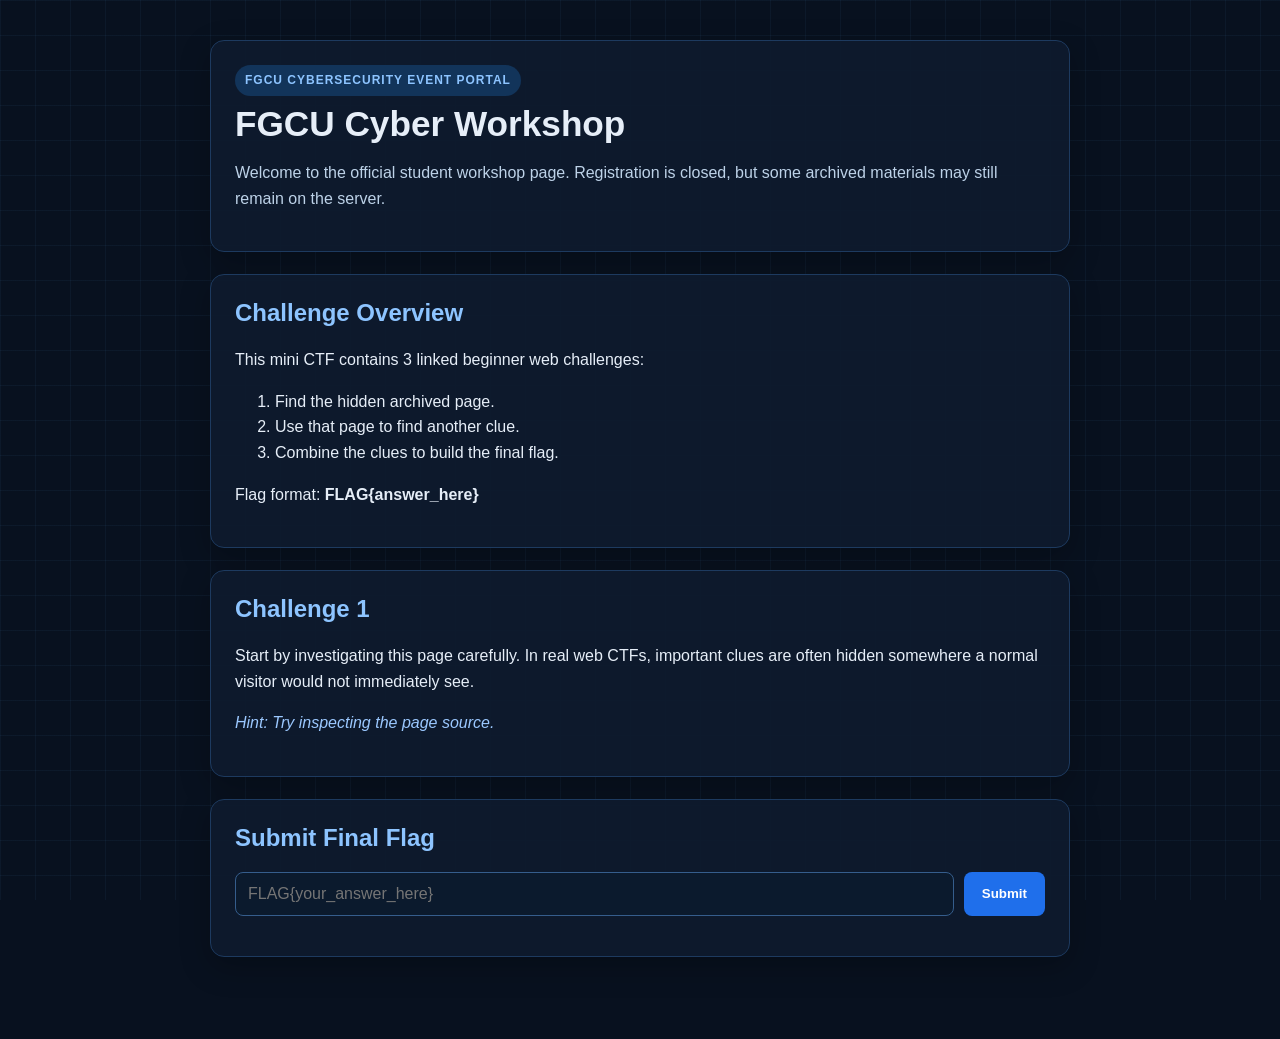
==== index.html @ a473417b "fixed typo" ====
<!DOCTYPE html>
<html lang="en">
<head>
  <meta charset="UTF-8" />
  <meta name="viewport" content="width=device-width, initial-scale=1.0" />
  <title>FGCU Cyber Workshop</title>
  <link rel="stylesheet" href="style.css" />
</head>
<body>
  <div class="background-grid"></div>

  <main class="container">
    <section class="card hero">
      <p class="tag">FGCU CYBERSECURITY EVENT PORTAL</p>
      <h1>FGCU Cyber Workshop</h1>
      <p class="subtitle">
        Welcome to the official student workshop page. Registration is closed,
        but some archived materials may still remain on the server.
      </p>
    </section>

    <section class="card">
      <h2>Challenge Overview</h2>
      <p>This mini CTF contains 3 linked beginner web challenges:</p>
      <ol>
        <li>Find the hidden archived page.</li>
        <li>Use that page to find another clue.</li>
        <li>Combine the clues to build the final flag.</li>
      </ol>
      <p>
        Flag format: <strong>FLAG{answer_here}</strong>
      </p>
    </section>

    <section class="card">
      <h2>Challenge 1</h2>
      <p>
        Start by investigating this page carefully. In real web CTFs, important
        clues are often hidden somewhere a normal visitor would not immediately see.
      </p>
      <p class="hint">Hint: Try inspecting the page source.</p>
    </section>

    <section class="card">
      <h2>Submit Final Flag</h2>
      <div class="submit-row">
        <input id="flagInput" type="text" placeholder="FLAG{your_answer_here}" />
        <button onclick="checkFlag()">Submit</button>
      </div>
      <p id="resultMessage" class="result"></p>
    </section>
  </main>

  <script src="script.js"></script>

  <!-- Archived workshop page moved to old_schedule.html -->
</body>
</html>
---- style.css ----
* {
  box-sizing: border-box;
}

body {
  margin: 0;
  font-family: Arial, Helvetica, sans-serif;
  background: #08111f;
  color: #e6eef8;
  min-height: 100vh;
  position: relative;
  overflow-x: hidden;
}

.background-grid {
  position: fixed;
  inset: 0;
  background-image:
    linear-gradient(rgba(70, 130, 180, 0.08) 1px, transparent 1px),
    linear-gradient(90deg, rgba(70, 130, 180, 0.08) 1px, transparent 1px);
  background-size: 35px 35px;
  pointer-events: none;
  z-index: 0;
}

.container {
  position: relative;
  z-index: 1;
  max-width: 900px;
  margin: 0 auto;
  padding: 40px 20px 60px;
}

.card {
  background: rgba(14, 27, 46, 0.95);
  border: 1px solid #1d3a5f;
  border-radius: 14px;
  padding: 24px;
  margin-bottom: 22px;
  box-shadow: 0 10px 30px rgba(0, 0, 0, 0.25);
}

.hero h1 {
  margin-top: 8px;
  margin-bottom: 10px;
  font-size: 2.2rem;
}

.tag {
  display: inline-block;
  margin: 0;
  padding: 6px 10px;
  border-radius: 999px;
  font-size: 0.75rem;
  font-weight: bold;
  letter-spacing: 1px;
  background: #12345a;
  color: #8dc4ff;
}

.subtitle {
  color: #bdd2e8;
  line-height: 1.6;
}

h2 {
  margin-top: 0;
  color: #8dc4ff;
}

p,
li,
ol {
  line-height: 1.6;
}

.submit-row {
  display: flex;
  gap: 10px;
  flex-wrap: wrap;
  margin-top: 14px;
}

input {
  flex: 1;
  min-width: 240px;
  padding: 12px;
  border-radius: 8px;
  border: 1px solid #355d8c;
  background: #0b1a2d;
  color: white;
  font-size: 1rem;
}

button {
  padding: 12px 18px;
  border: none;
  border-radius: 8px;
  background: #1f6feb;
  color: white;
  font-weight: bold;
  cursor: pointer;
}

button:hover {
  background: #3c84f7;
}

.result {
  margin-top: 14px;
  font-weight: bold;
}

.hint {
  color: #9bc8ff;
  font-style: italic;
}

.schedule {
  padding-left: 20px;
}

.back-link {
  color: #8dc4ff;
  text-decoration: none;
  font-weight: bold;
}

.back-link:hover {
  text-decoration: underline;
}
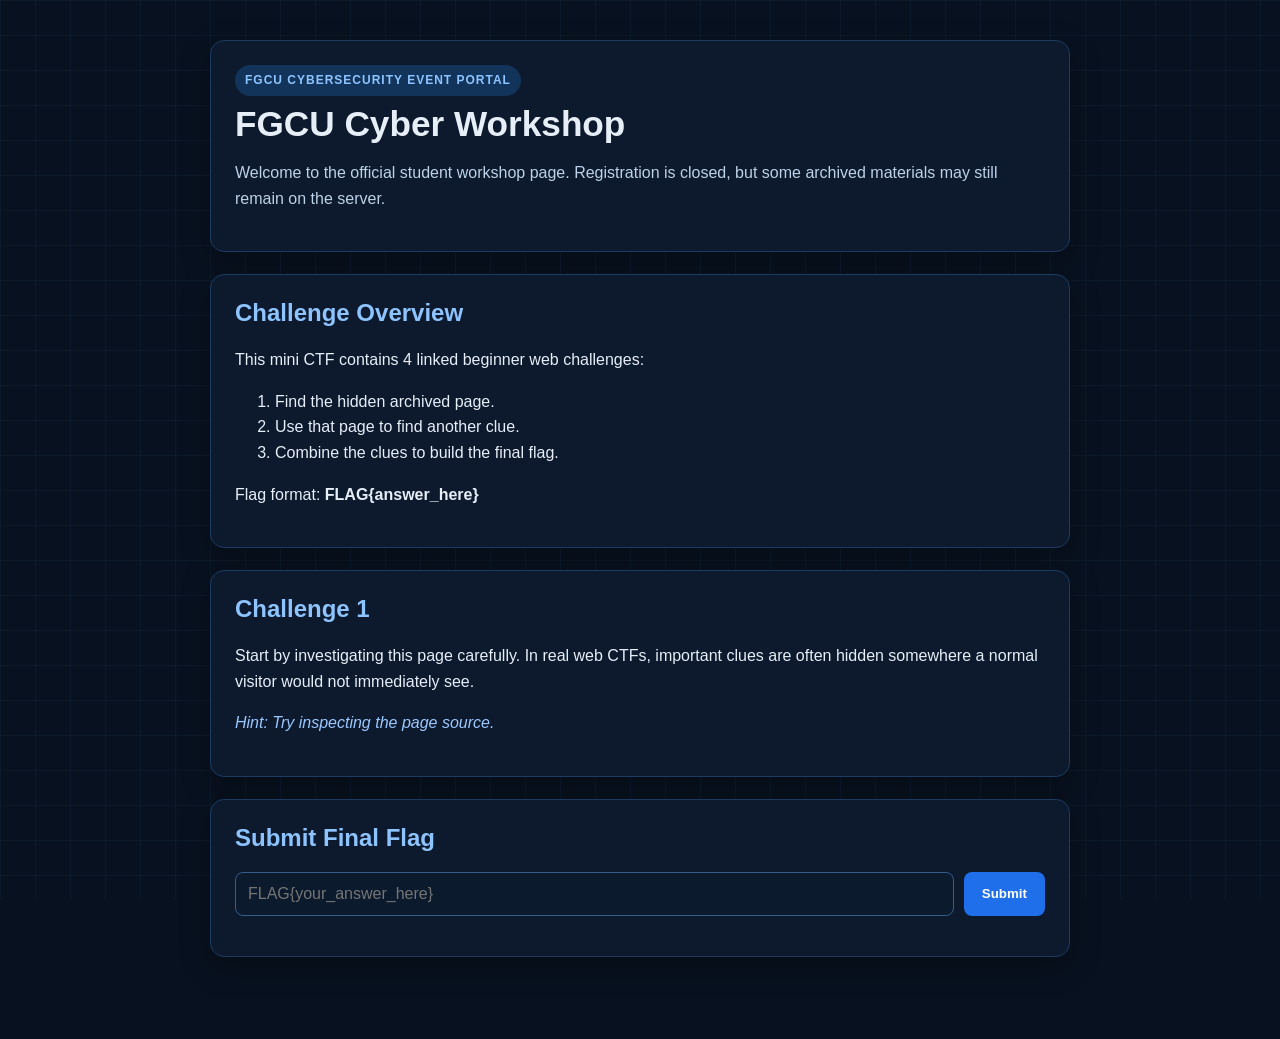
==== commit 264efd5b: "admin page + base64 clue" ====
--- a/index.html
+++ b/index.html
@@ -21,7 +21,7 @@
 
     <section class="card">
       <h2>Challenge Overview</h2>
-      <p>This mini CTF contains 3 linked beginner web challenges:</p>
+      <p>This mini CTF contains 4 linked beginner web challenges:</p>
       <ol>
         <li>Find the hidden archived page.</li>
         <li>Use that page to find another clue.</li>
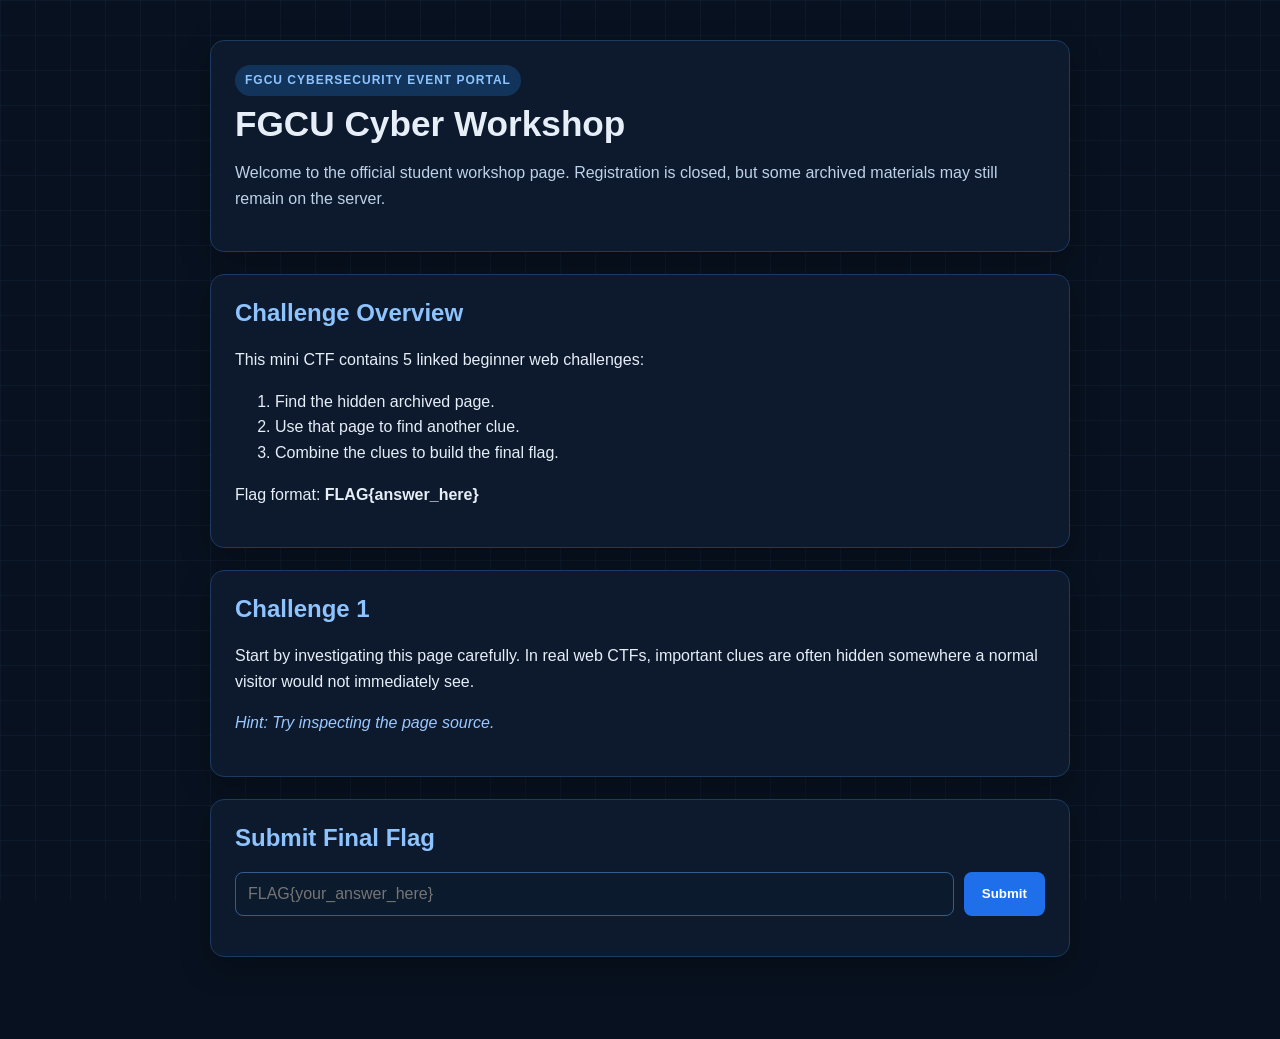
==== commit 3c9a3d81: "meta tag challenge" ====
--- a/index.html
+++ b/index.html
@@ -21,7 +21,7 @@
 
     <section class="card">
       <h2>Challenge Overview</h2>
-      <p>This mini CTF contains 4 linked beginner web challenges:</p>
+      <p>This mini CTF contains 5 linked beginner web challenges:</p>
       <ol>
         <li>Find the hidden archived page.</li>
         <li>Use that page to find another clue.</li>
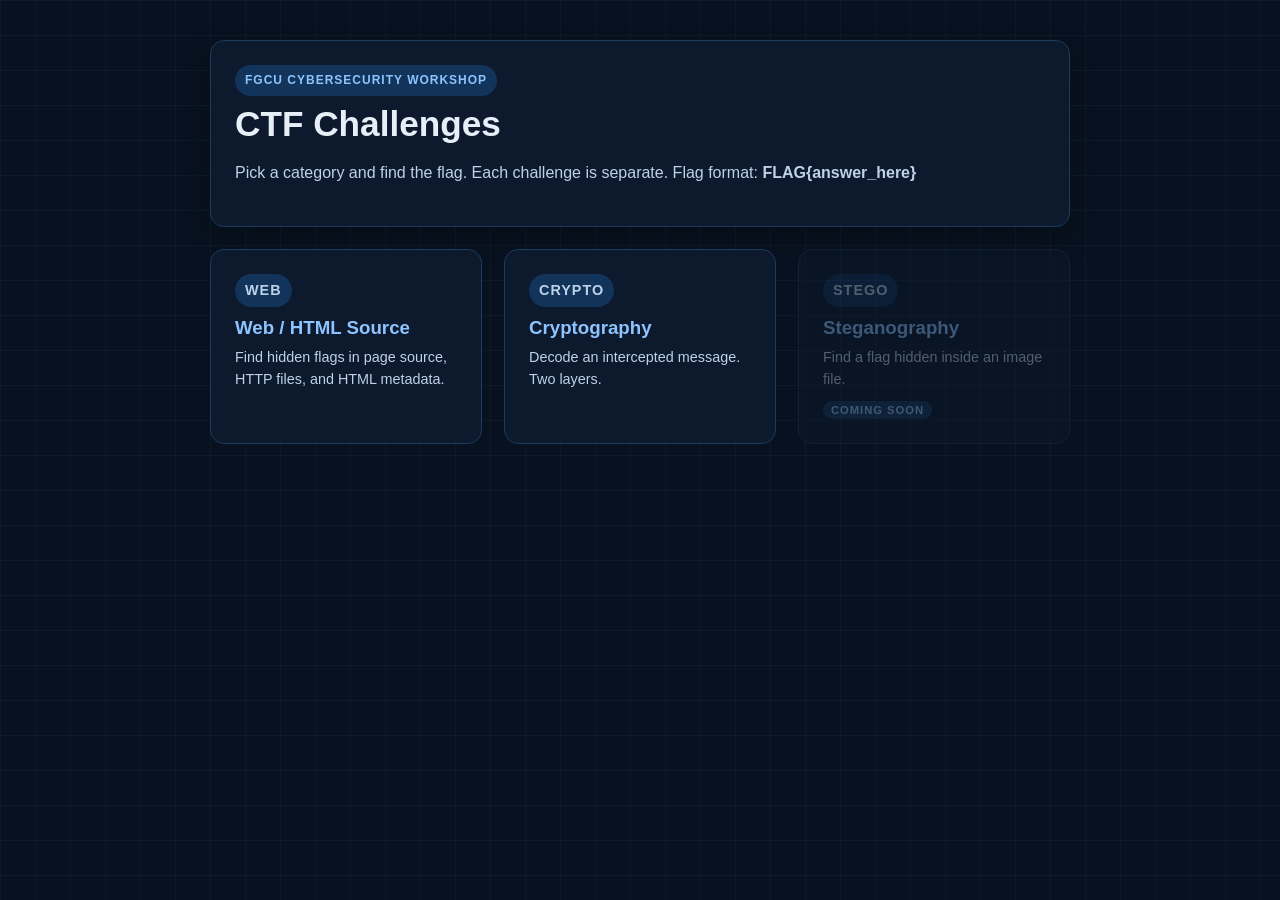
==== commit 6422699a: "split into separate pages" ====
--- a/index.html
+++ b/index.html
@@ -1,58 +1,90 @@
-<!DOCTYPE html>
-<html lang="en">
-<head>
-  <meta charset="UTF-8" />
-  <meta name="viewport" content="width=device-width, initial-scale=1.0" />
-  <title>FGCU Cyber Workshop</title>
-  <link rel="stylesheet" href="style.css" />
-</head>
-<body>
-  <div class="background-grid"></div>
-
-  <main class="container">
-    <section class="card hero">
-      <p class="tag">FGCU CYBERSECURITY EVENT PORTAL</p>
-      <h1>FGCU Cyber Workshop</h1>
-      <p class="subtitle">
-        Welcome to the official student workshop page. Registration is closed,
-        but some archived materials may still remain on the server.
-      </p>
-    </section>
-
-    <section class="card">
-      <h2>Challenge Overview</h2>
-      <p>This mini CTF contains 5 linked beginner web challenges:</p>
-      <ol>
-        <li>Find the hidden archived page.</li>
-        <li>Use that page to find another clue.</li>
-        <li>Combine the clues to build the final flag.</li>
-      </ol>
-      <p>
-        Flag format: <strong>FLAG{answer_here}</strong>
-      </p>
-    </section>
-
-    <section class="card">
-      <h2>Challenge 1</h2>
-      <p>
-        Start by investigating this page carefully. In real web CTFs, important
-        clues are often hidden somewhere a normal visitor would not immediately see.
-      </p>
-      <p class="hint">Hint: Try inspecting the page source.</p>
-    </section>
-
-    <section class="card">
-      <h2>Submit Final Flag</h2>
-      <div class="submit-row">
-        <input id="flagInput" type="text" placeholder="FLAG{your_answer_here}" />
-        <button onclick="checkFlag()">Submit</button>
-      </div>
-      <p id="resultMessage" class="result"></p>
-    </section>
-  </main>
-
-  <script src="script.js"></script>
-
-  <!-- Archived workshop page moved to old_schedule.html -->
-</body>
-</html>+<!DOCTYPE html>
+<html lang="en">
+<head>
+  <meta charset="UTF-8" />
+  <meta name="viewport" content="width=device-width, initial-scale=1.0" />
+  <title>FGCU CTF Challenges</title>
+  <link rel="stylesheet" href="style.css" />
+  <style>
+    .challenge-grid {
+      display: grid;
+      grid-template-columns: repeat(auto-fit, minmax(240px, 1fr));
+      gap: 22px;
+    }
+    .challenge-card {
+      background: rgba(14, 27, 46, 0.95);
+      border: 1px solid #1d3a5f;
+      border-radius: 14px;
+      padding: 24px;
+      text-decoration: none;
+      color: inherit;
+      display: block;
+      transition: border-color 0.2s;
+    }
+    .challenge-card:hover {
+      border-color: #1f6feb;
+    }
+    .challenge-card.disabled {
+      opacity: 0.4;
+      cursor: not-allowed;
+      pointer-events: none;
+    }
+    .challenge-card h3 {
+      margin: 10px 0 8px;
+      color: #8dc4ff;
+    }
+    .challenge-card p {
+      margin: 0;
+      font-size: 0.9rem;
+      color: #bdd2e8;
+      line-height: 1.5;
+    }
+    .soon {
+      display: inline-block;
+      font-size: 0.7rem;
+      font-weight: bold;
+      letter-spacing: 1px;
+      background: #1d3a5f;
+      color: #8dc4ff;
+      padding: 3px 8px;
+      border-radius: 999px;
+      margin-top: 10px;
+    }
+  </style>
+</head>
+<body>
+  <div class="background-grid"></div>
+
+  <main class="container">
+    <section class="card hero">
+      <p class="tag">FGCU CYBERSECURITY WORKSHOP</p>
+      <h1>CTF Challenges</h1>
+      <p class="subtitle">
+        Pick a category and find the flag. Each challenge is separate.
+        Flag format: <strong>FLAG{answer_here}</strong>
+      </p>
+    </section>
+
+    <div class="challenge-grid">
+      <a href="web.html" class="challenge-card">
+        <p class="tag">WEB</p>
+        <h3>Web / HTML Source</h3>
+        <p>Find hidden flags in page source, HTTP files, and HTML metadata.</p>
+      </a>
+
+      <a href="crypto.html" class="challenge-card">
+        <p class="tag">CRYPTO</p>
+        <h3>Cryptography</h3>
+        <p>Decode an intercepted message. Two layers.</p>
+      </a>
+
+      <div class="challenge-card disabled">
+        <p class="tag">STEGO</p>
+        <h3>Steganography</h3>
+        <p>Find a flag hidden inside an image file.</p>
+        <span class="soon">COMING SOON</span>
+      </div>
+    </div>
+  </main>
+</body>
+</html>
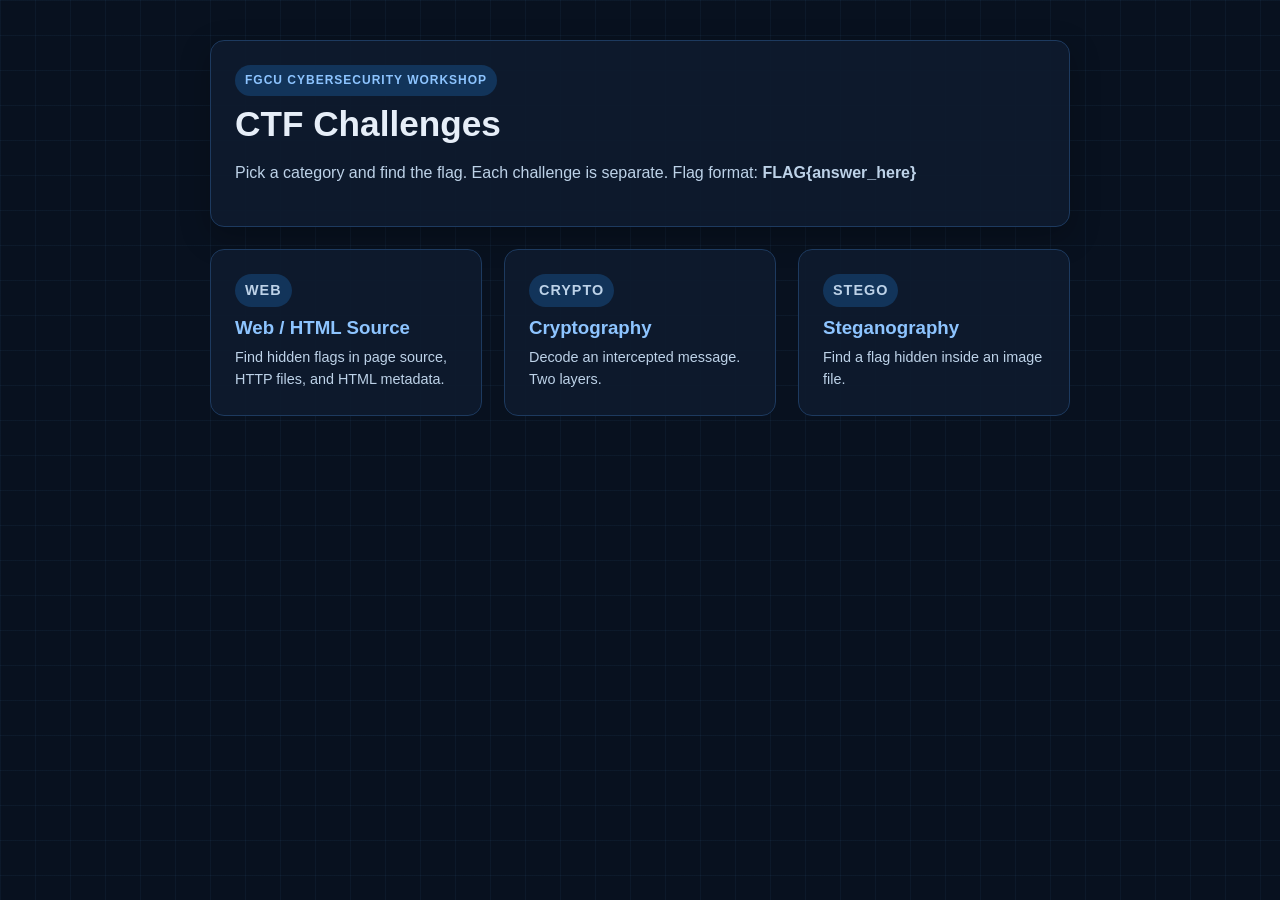
==== commit 0ed6c827: "added image challenge" ====
--- a/index.html
+++ b/index.html
@@ -78,12 +78,11 @@
         <p>Decode an intercepted message. Two layers.</p>
       </a>
 
-      <div class="challenge-card disabled">
+      <a href="stego.html" class="challenge-card">
         <p class="tag">STEGO</p>
         <h3>Steganography</h3>
         <p>Find a flag hidden inside an image file.</p>
-        <span class="soon">COMING SOON</span>
-      </div>
+      </a>
     </div>
   </main>
 </body>
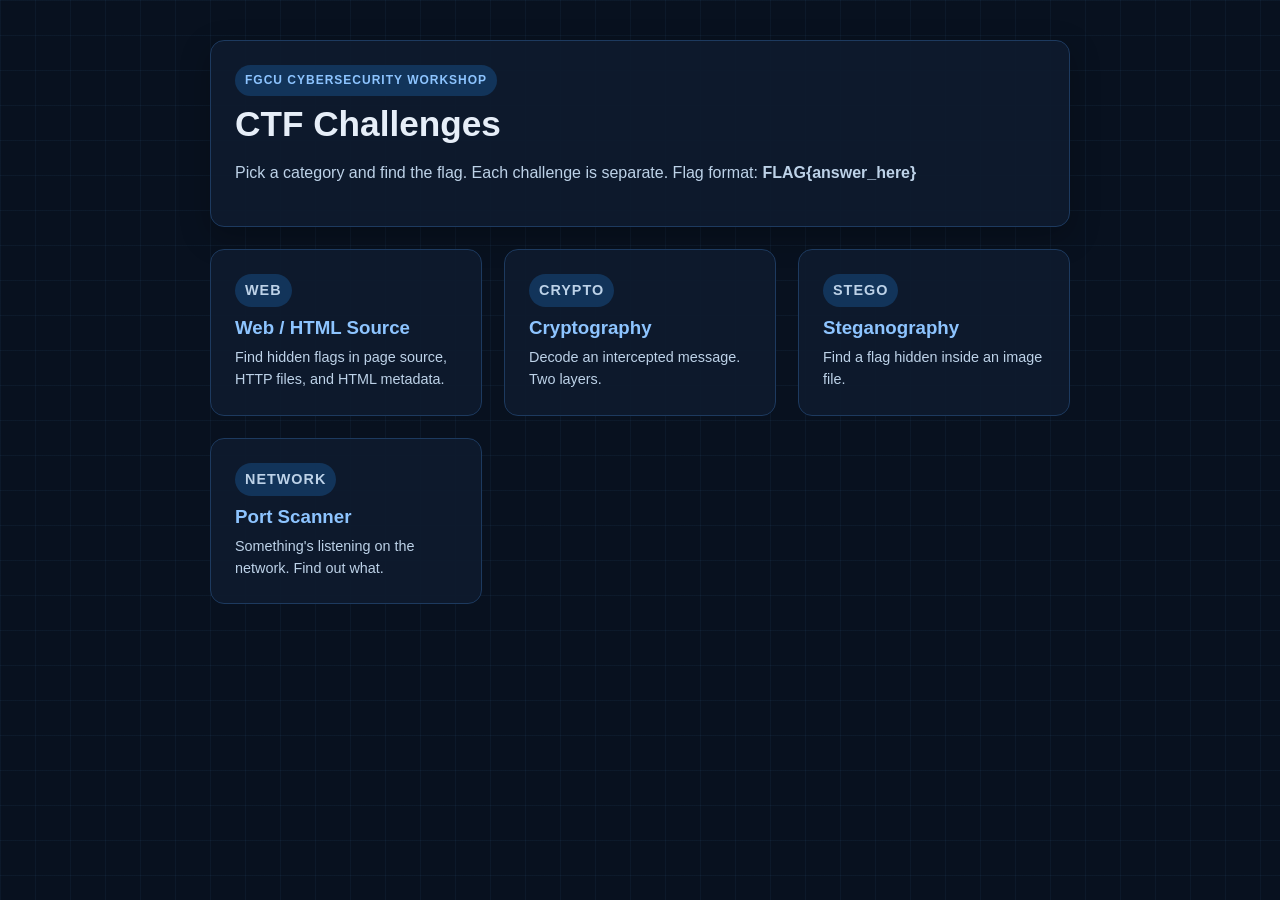
==== commit 07e0d322: "network challenge" ====
--- a/index.html
+++ b/index.html
@@ -83,6 +83,12 @@
         <h3>Steganography</h3>
         <p>Find a flag hidden inside an image file.</p>
       </a>
+
+      <a href="network.html" class="challenge-card">
+        <p class="tag">NETWORK</p>
+        <h3>Port Scanner</h3>
+        <p>Something's listening on the network. Find out what.</p>
+      </a>
     </div>
   </main>
 </body>
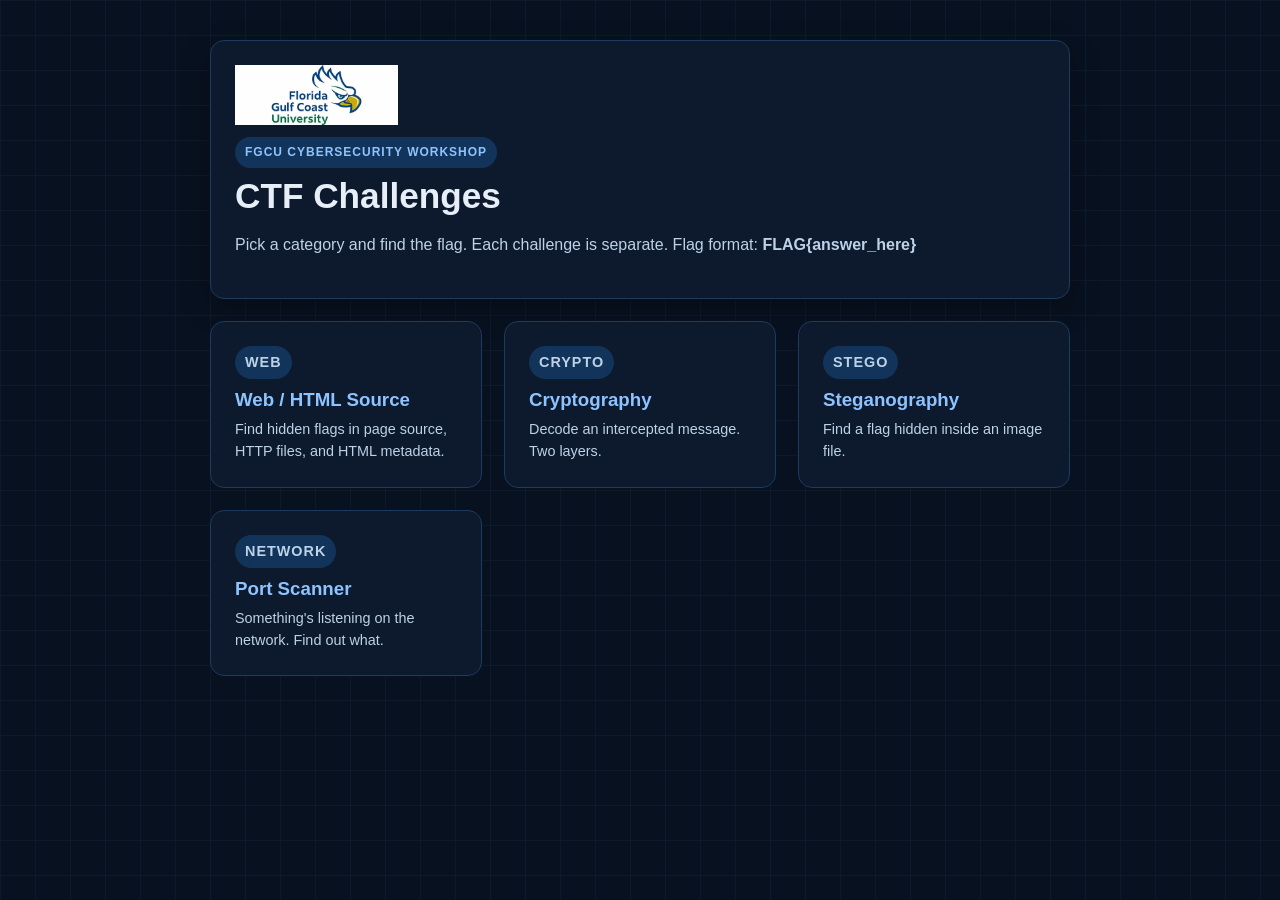
==== commit 279aa20f: "added logo" ====
--- a/index.html
+++ b/index.html
@@ -57,6 +57,7 @@
 
   <main class="container">
     <section class="card hero">
+      <img src="fgcu_logo.png" alt="FGCU" style="height: 60px; margin-bottom: 12px; display: block;" />
       <p class="tag">FGCU CYBERSECURITY WORKSHOP</p>
       <h1>CTF Challenges</h1>
       <p class="subtitle">
